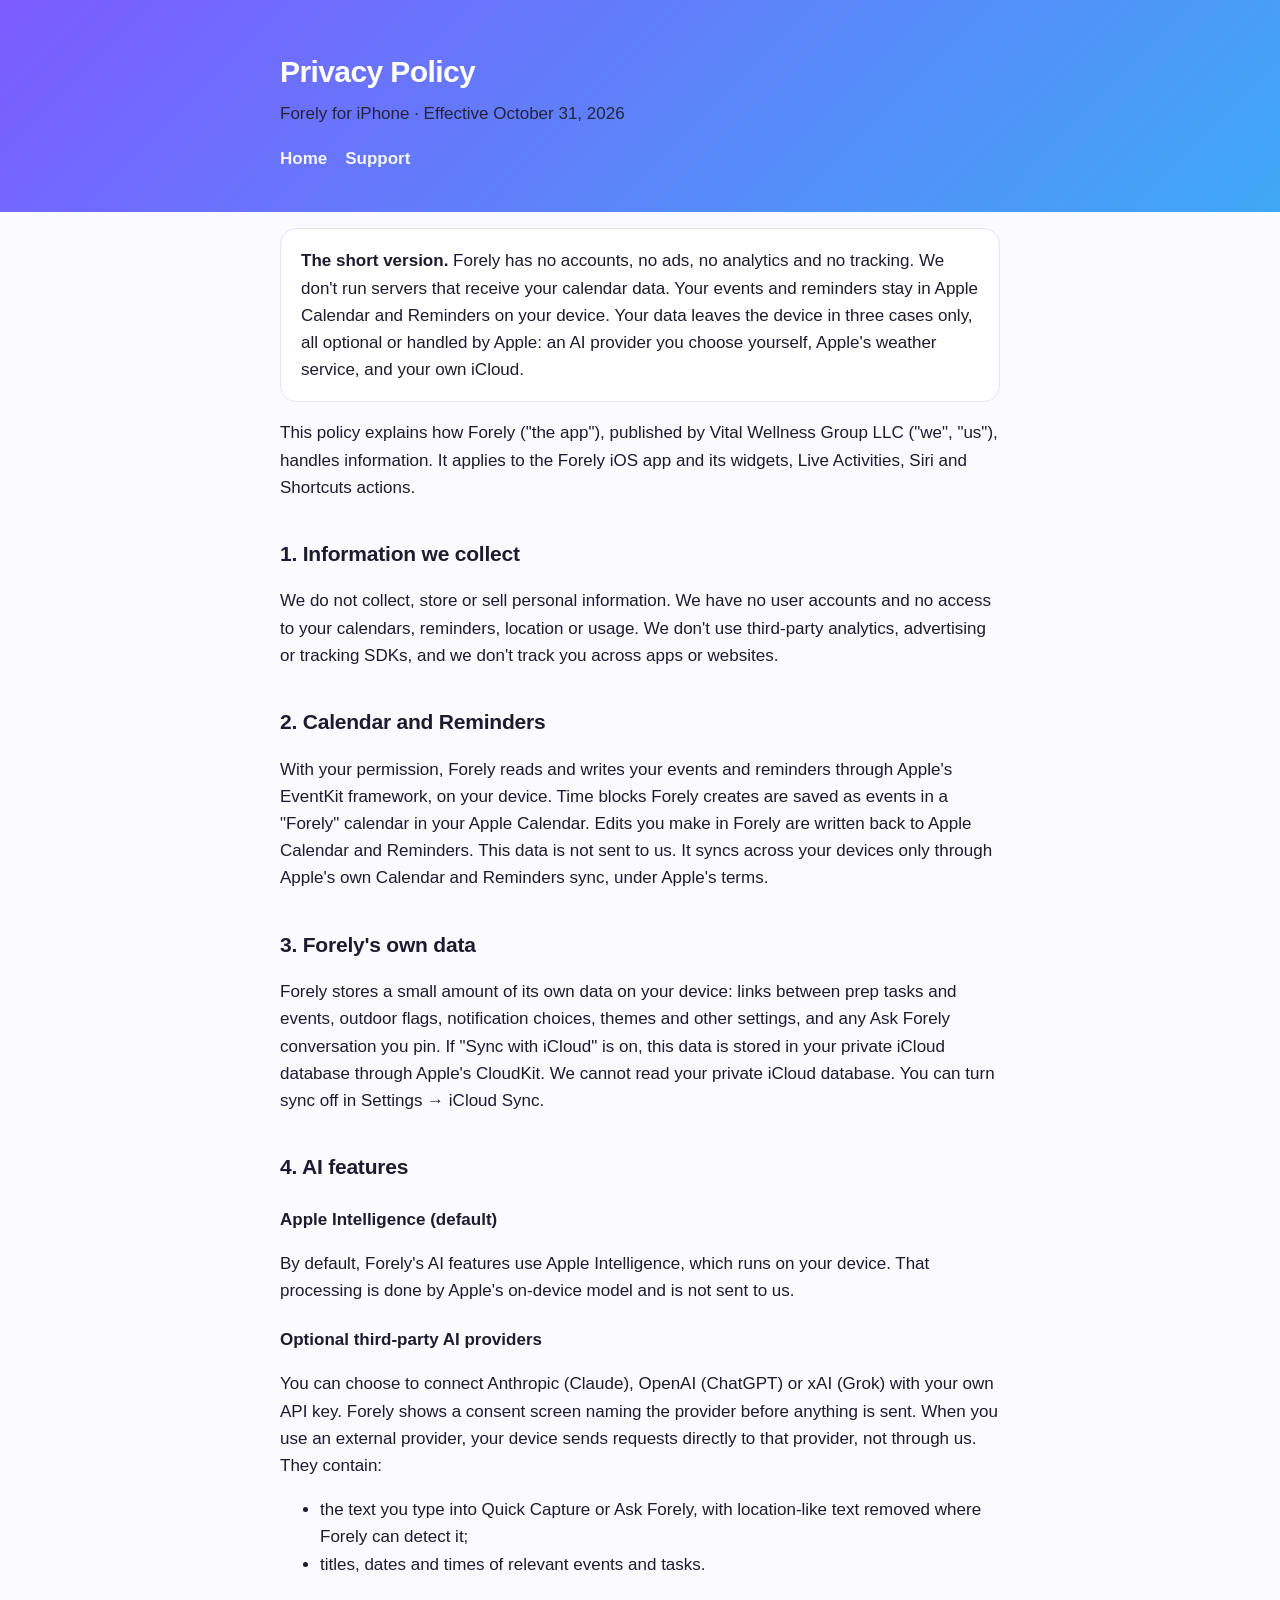
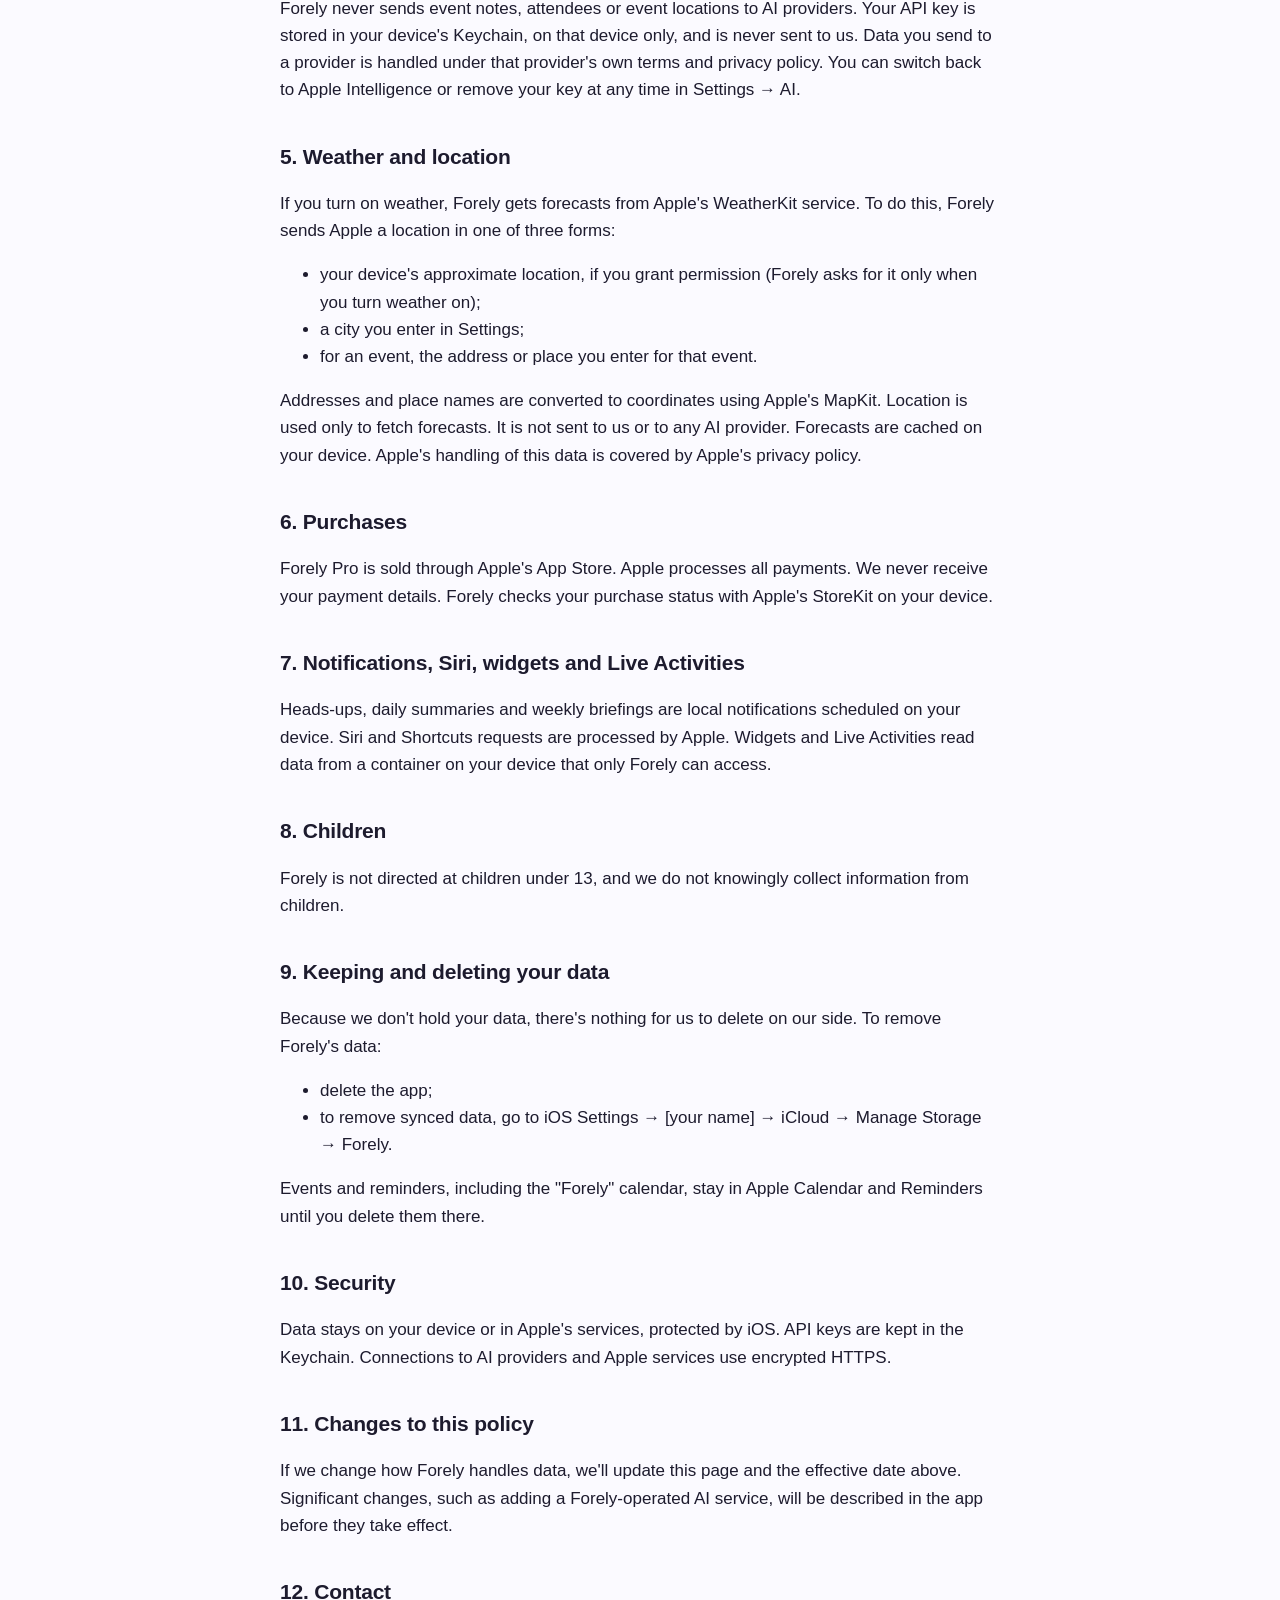
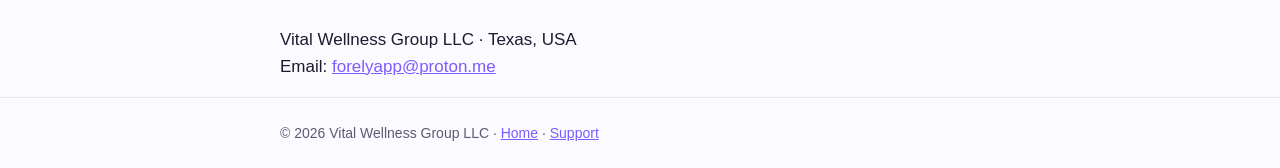
==== privacy.html @ 15b4d4f9 "Forely support site: home, privacy policy, support" ====
<!doctype html><html lang="en"><head><meta charset="utf-8"><meta name="viewport" content="width=device-width,initial-scale=1">
<title>Forely Privacy Policy</title><link rel="stylesheet" href="style.css"></head><body>
<header><div class="wrap"><div><h1>Privacy Policy</h1><p>Forely for iPhone · Effective October 31, 2026</p>
<nav><a href="index.html">Home</a><a href="support.html">Support</a></nav></div></div></header>
<main class="wrap">

<div class="card"><strong>The short version.</strong> Forely has no accounts, no ads, no analytics and no tracking. We don't run servers that receive your calendar data. Your events and reminders stay in Apple Calendar and Reminders on your device. Your data leaves the device in three cases only, all optional or handled by Apple: an AI provider you choose yourself, Apple's weather service, and your own iCloud.</div>

<p>This policy explains how Forely ("the app"), published by Vital Wellness Group LLC ("we", "us"), handles information. It applies to the Forely iOS app and its widgets, Live Activities, Siri and Shortcuts actions.</p>

<h2>1. Information we collect</h2>
<p>We do not collect, store or sell personal information. We have no user accounts and no access to your calendars, reminders, location or usage. We don't use third-party analytics, advertising or tracking SDKs, and we don't track you across apps or websites.</p>

<h2>2. Calendar and Reminders</h2>
<p>With your permission, Forely reads and writes your events and reminders through Apple's EventKit framework, on your device. Time blocks Forely creates are saved as events in a "Forely" calendar in your Apple Calendar. Edits you make in Forely are written back to Apple Calendar and Reminders. This data is not sent to us. It syncs across your devices only through Apple's own Calendar and Reminders sync, under Apple's terms.</p>

<h2>3. Forely's own data</h2>
<p>Forely stores a small amount of its own data on your device: links between prep tasks and events, outdoor flags, notification choices, themes and other settings, and any Ask Forely conversation you pin. If "Sync with iCloud" is on, this data is stored in your private iCloud database through Apple's CloudKit. We cannot read your private iCloud database. You can turn sync off in Settings → iCloud Sync.</p>

<h2>4. AI features</h2>
<h3>Apple Intelligence (default)</h3>
<p>By default, Forely's AI features use Apple Intelligence, which runs on your device. That processing is done by Apple's on-device model and is not sent to us.</p>
<h3>Optional third-party AI providers</h3>
<p>You can choose to connect Anthropic (Claude), OpenAI (ChatGPT) or xAI (Grok) with your own API key. Forely shows a consent screen naming the provider before anything is sent. When you use an external provider, your device sends requests directly to that provider, not through us. They contain:</p>
<ul>
<li>the text you type into Quick Capture or Ask Forely, with location-like text removed where Forely can detect it;</li>
<li>titles, dates and times of relevant events and tasks.</li>
</ul>
<p>Forely never sends event notes, attendees or event locations to AI providers. Your API key is stored in your device's Keychain, on that device only, and is never sent to us. Data you send to a provider is handled under that provider's own terms and privacy policy. You can switch back to Apple Intelligence or remove your key at any time in Settings → AI.</p>

<h2>5. Weather and location</h2>
<p>If you turn on weather, Forely gets forecasts from Apple's WeatherKit service. To do this, Forely sends Apple a location in one of three forms:</p>
<ul>
<li>your device's approximate location, if you grant permission (Forely asks for it only when you turn weather on);</li>
<li>a city you enter in Settings;</li>
<li>for an event, the address or place you enter for that event.</li>
</ul>
<p>Addresses and place names are converted to coordinates using Apple's MapKit. Location is used only to fetch forecasts. It is not sent to us or to any AI provider. Forecasts are cached on your device. Apple's handling of this data is covered by Apple's privacy policy.</p>

<h2>6. Purchases</h2>
<p>Forely Pro is sold through Apple's App Store. Apple processes all payments. We never receive your payment details. Forely checks your purchase status with Apple's StoreKit on your device.</p>

<h2>7. Notifications, Siri, widgets and Live Activities</h2>
<p>Heads-ups, daily summaries and weekly briefings are local notifications scheduled on your device. Siri and Shortcuts requests are processed by Apple. Widgets and Live Activities read data from a container on your device that only Forely can access.</p>

<h2>8. Children</h2>
<p>Forely is not directed at children under 13, and we do not knowingly collect information from children.</p>

<h2>9. Keeping and deleting your data</h2>
<p>Because we don't hold your data, there's nothing for us to delete on our side. To remove Forely's data:</p>
<ul>
<li>delete the app;</li>
<li>to remove synced data, go to iOS Settings → [your name] → iCloud → Manage Storage → Forely.</li>
</ul>
<p>Events and reminders, including the "Forely" calendar, stay in Apple Calendar and Reminders until you delete them there.</p>

<h2>10. Security</h2>
<p>Data stays on your device or in Apple's services, protected by iOS. API keys are kept in the Keychain. Connections to AI providers and Apple services use encrypted HTTPS.</p>

<h2>11. Changes to this policy</h2>
<p>If we change how Forely handles data, we'll update this page and the effective date above. Significant changes, such as adding a Forely-operated AI service, will be described in the app before they take effect.</p>

<h2>12. Contact</h2>
<p>Vital Wellness Group LLC · Texas, USA<br>
Email: <a href="mailto:forelyapp@proton.me">forelyapp@proton.me</a></p>

</main><footer><div class="wrap">© 2026 Vital Wellness Group LLC · <a href="index.html">Home</a> · <a href="support.html">Support</a></div></footer></body></html>
---- style.css ----
:root{--ink:#1d1b2e;--muted:#5d5a72;--bg:#fbfaff;--card:#fff;--a1:#7c5cff;--a2:#3fa9f5;--line:#e7e4f2}
@media (prefers-color-scheme:dark){:root{--ink:#f2f0ff;--muted:#aeaac6;--bg:#0f0e1a;--card:#191829;--line:#2a2840}}
*{box-sizing:border-box}body{margin:0;font:17px/1.6 -apple-system,BlinkMacSystemFont,"Inter","Segoe UI",sans-serif;color:var(--ink);background:var(--bg)}
header{background:linear-gradient(135deg,var(--a1),var(--a2));color:#fff;padding:48px 20px 40px}
header .wrap{display:flex;align-items:center;gap:14px}header img{width:56px;height:56px;border-radius:13px}
header h1{margin:0;font-size:30px;letter-spacing:-.02em}header p{margin:4px 0 0;opacity:.9}
.wrap{max-width:760px;margin:0 auto;padding:0 20px}main{padding:32px 0 56px}
h2{font-size:21px;margin:36px 0 8px;letter-spacing:-.01em}h3{font-size:17px;margin:22px 0 4px}
p,li{color:var(--ink)}.muted{color:var(--muted);font-size:15px}
.card{background:var(--card);border:1px solid var(--line);border-radius:16px;padding:18px 20px;margin:16px 0}
a{color:var(--a1)}nav{margin-top:18px;display:flex;gap:18px;flex-wrap:wrap}nav a{color:#fff;font-weight:600;text-decoration:none;opacity:.92}
footer{border-top:1px solid var(--line);padding:24px 0;color:var(--muted);font-size:14px}
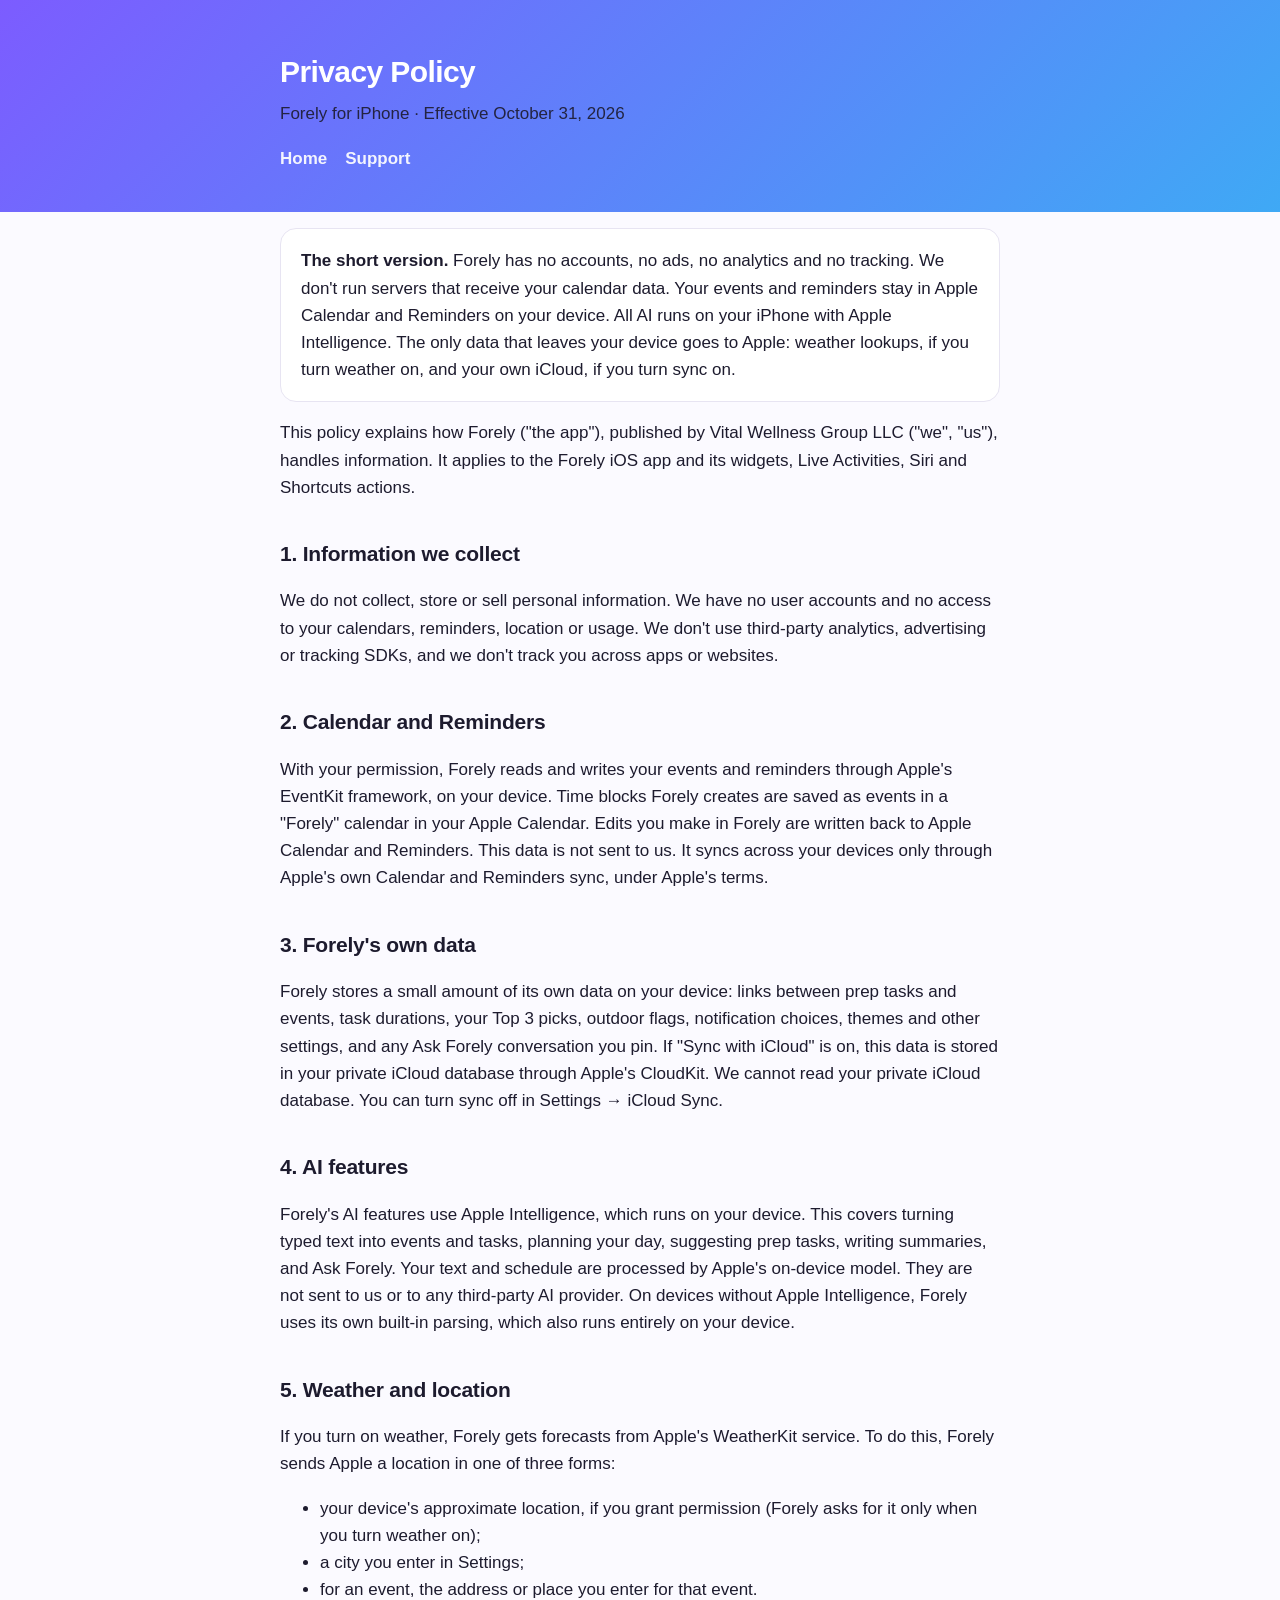
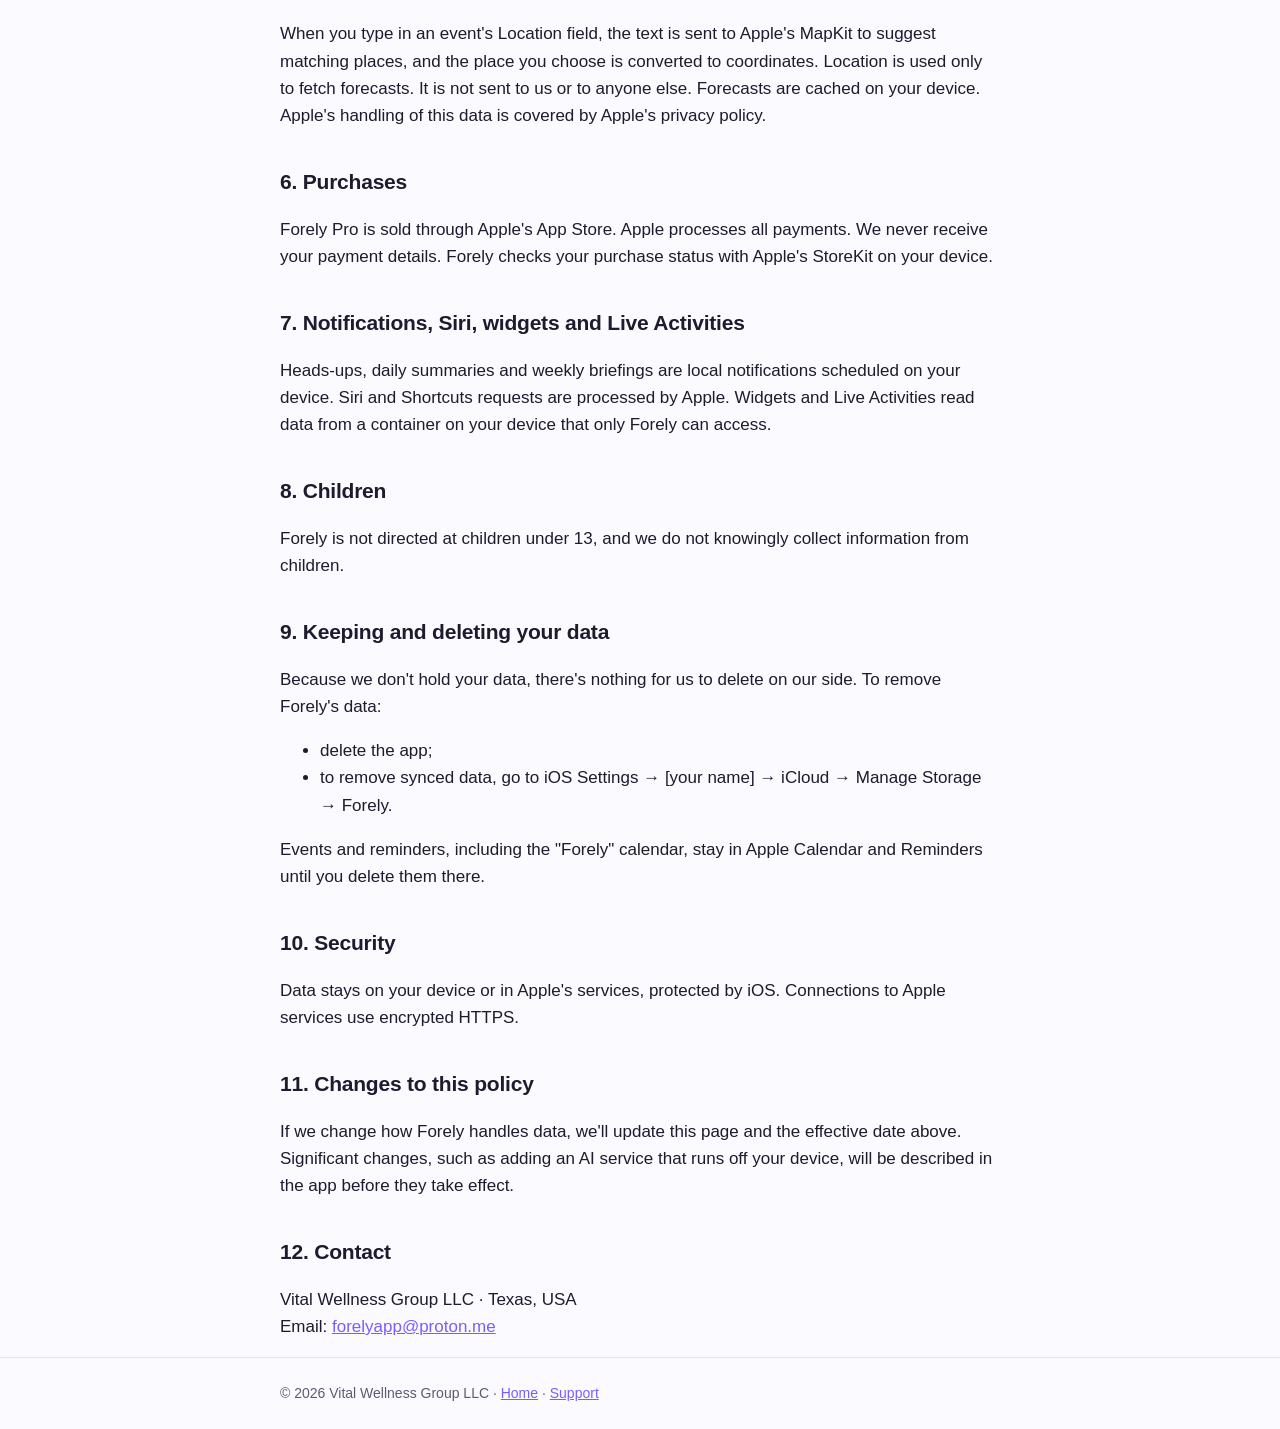
==== commit 4e8c412b: "Apple Intelligence only; iCloud data and MapKit suggestions described" ====
--- a/privacy.html
+++ b/privacy.html
@@ -4,7 +4,7 @@
 <nav><a href="index.html">Home</a><a href="support.html">Support</a></nav></div></div></header>
 <main class="wrap">
 
-<div class="card"><strong>The short version.</strong> Forely has no accounts, no ads, no analytics and no tracking. We don't run servers that receive your calendar data. Your events and reminders stay in Apple Calendar and Reminders on your device. Your data leaves the device in three cases only, all optional or handled by Apple: an AI provider you choose yourself, Apple's weather service, and your own iCloud.</div>
+<div class="card"><strong>The short version.</strong> Forely has no accounts, no ads, no analytics and no tracking. We don't run servers that receive your calendar data. Your events and reminders stay in Apple Calendar and Reminders on your device. All AI runs on your iPhone with Apple Intelligence. The only data that leaves your device goes to Apple: weather lookups, if you turn weather on, and your own iCloud, if you turn sync on.</div>
 
 <p>This policy explains how Forely ("the app"), published by Vital Wellness Group LLC ("we", "us"), handles information. It applies to the Forely iOS app and its widgets, Live Activities, Siri and Shortcuts actions.</p>
 
@@ -15,18 +15,10 @@
 <p>With your permission, Forely reads and writes your events and reminders through Apple's EventKit framework, on your device. Time blocks Forely creates are saved as events in a "Forely" calendar in your Apple Calendar. Edits you make in Forely are written back to Apple Calendar and Reminders. This data is not sent to us. It syncs across your devices only through Apple's own Calendar and Reminders sync, under Apple's terms.</p>
 
 <h2>3. Forely's own data</h2>
-<p>Forely stores a small amount of its own data on your device: links between prep tasks and events, outdoor flags, notification choices, themes and other settings, and any Ask Forely conversation you pin. If "Sync with iCloud" is on, this data is stored in your private iCloud database through Apple's CloudKit. We cannot read your private iCloud database. You can turn sync off in Settings → iCloud Sync.</p>
+<p>Forely stores a small amount of its own data on your device: links between prep tasks and events, task durations, your Top 3 picks, outdoor flags, notification choices, themes and other settings, and any Ask Forely conversation you pin. If "Sync with iCloud" is on, this data is stored in your private iCloud database through Apple's CloudKit. We cannot read your private iCloud database. You can turn sync off in Settings → iCloud Sync.</p>
 
 <h2>4. AI features</h2>
-<h3>Apple Intelligence (default)</h3>
-<p>By default, Forely's AI features use Apple Intelligence, which runs on your device. That processing is done by Apple's on-device model and is not sent to us.</p>
-<h3>Optional third-party AI providers</h3>
-<p>You can choose to connect Anthropic (Claude), OpenAI (ChatGPT) or xAI (Grok) with your own API key. Forely shows a consent screen naming the provider before anything is sent. When you use an external provider, your device sends requests directly to that provider, not through us. They contain:</p>
-<ul>
-<li>the text you type into Quick Capture or Ask Forely, with location-like text removed where Forely can detect it;</li>
-<li>titles, dates and times of relevant events and tasks.</li>
-</ul>
-<p>Forely never sends event notes, attendees or event locations to AI providers. Your API key is stored in your device's Keychain, on that device only, and is never sent to us. Data you send to a provider is handled under that provider's own terms and privacy policy. You can switch back to Apple Intelligence or remove your key at any time in Settings → AI.</p>
+<p>Forely's AI features use Apple Intelligence, which runs on your device. This covers turning typed text into events and tasks, planning your day, suggesting prep tasks, writing summaries, and Ask Forely. Your text and schedule are processed by Apple's on-device model. They are not sent to us or to any third-party AI provider. On devices without Apple Intelligence, Forely uses its own built-in parsing, which also runs entirely on your device.</p>
 
 <h2>5. Weather and location</h2>
 <p>If you turn on weather, Forely gets forecasts from Apple's WeatherKit service. To do this, Forely sends Apple a location in one of three forms:</p>
@@ -35,7 +27,7 @@
 <li>a city you enter in Settings;</li>
 <li>for an event, the address or place you enter for that event.</li>
 </ul>
-<p>Addresses and place names are converted to coordinates using Apple's MapKit. Location is used only to fetch forecasts. It is not sent to us or to any AI provider. Forecasts are cached on your device. Apple's handling of this data is covered by Apple's privacy policy.</p>
+<p>When you type in an event's Location field, the text is sent to Apple's MapKit to suggest matching places, and the place you choose is converted to coordinates. Location is used only to fetch forecasts. It is not sent to us or to anyone else. Forecasts are cached on your device. Apple's handling of this data is covered by Apple's privacy policy.</p>
 
 <h2>6. Purchases</h2>
 <p>Forely Pro is sold through Apple's App Store. Apple processes all payments. We never receive your payment details. Forely checks your purchase status with Apple's StoreKit on your device.</p>
@@ -55,10 +47,10 @@
 <p>Events and reminders, including the "Forely" calendar, stay in Apple Calendar and Reminders until you delete them there.</p>
 
 <h2>10. Security</h2>
-<p>Data stays on your device or in Apple's services, protected by iOS. API keys are kept in the Keychain. Connections to AI providers and Apple services use encrypted HTTPS.</p>
+<p>Data stays on your device or in Apple's services, protected by iOS. Connections to Apple services use encrypted HTTPS.</p>
 
 <h2>11. Changes to this policy</h2>
-<p>If we change how Forely handles data, we'll update this page and the effective date above. Significant changes, such as adding a Forely-operated AI service, will be described in the app before they take effect.</p>
+<p>If we change how Forely handles data, we'll update this page and the effective date above. Significant changes, such as adding an AI service that runs off your device, will be described in the app before they take effect.</p>
 
 <h2>12. Contact</h2>
 <p>Vital Wellness Group LLC · Texas, USA<br>
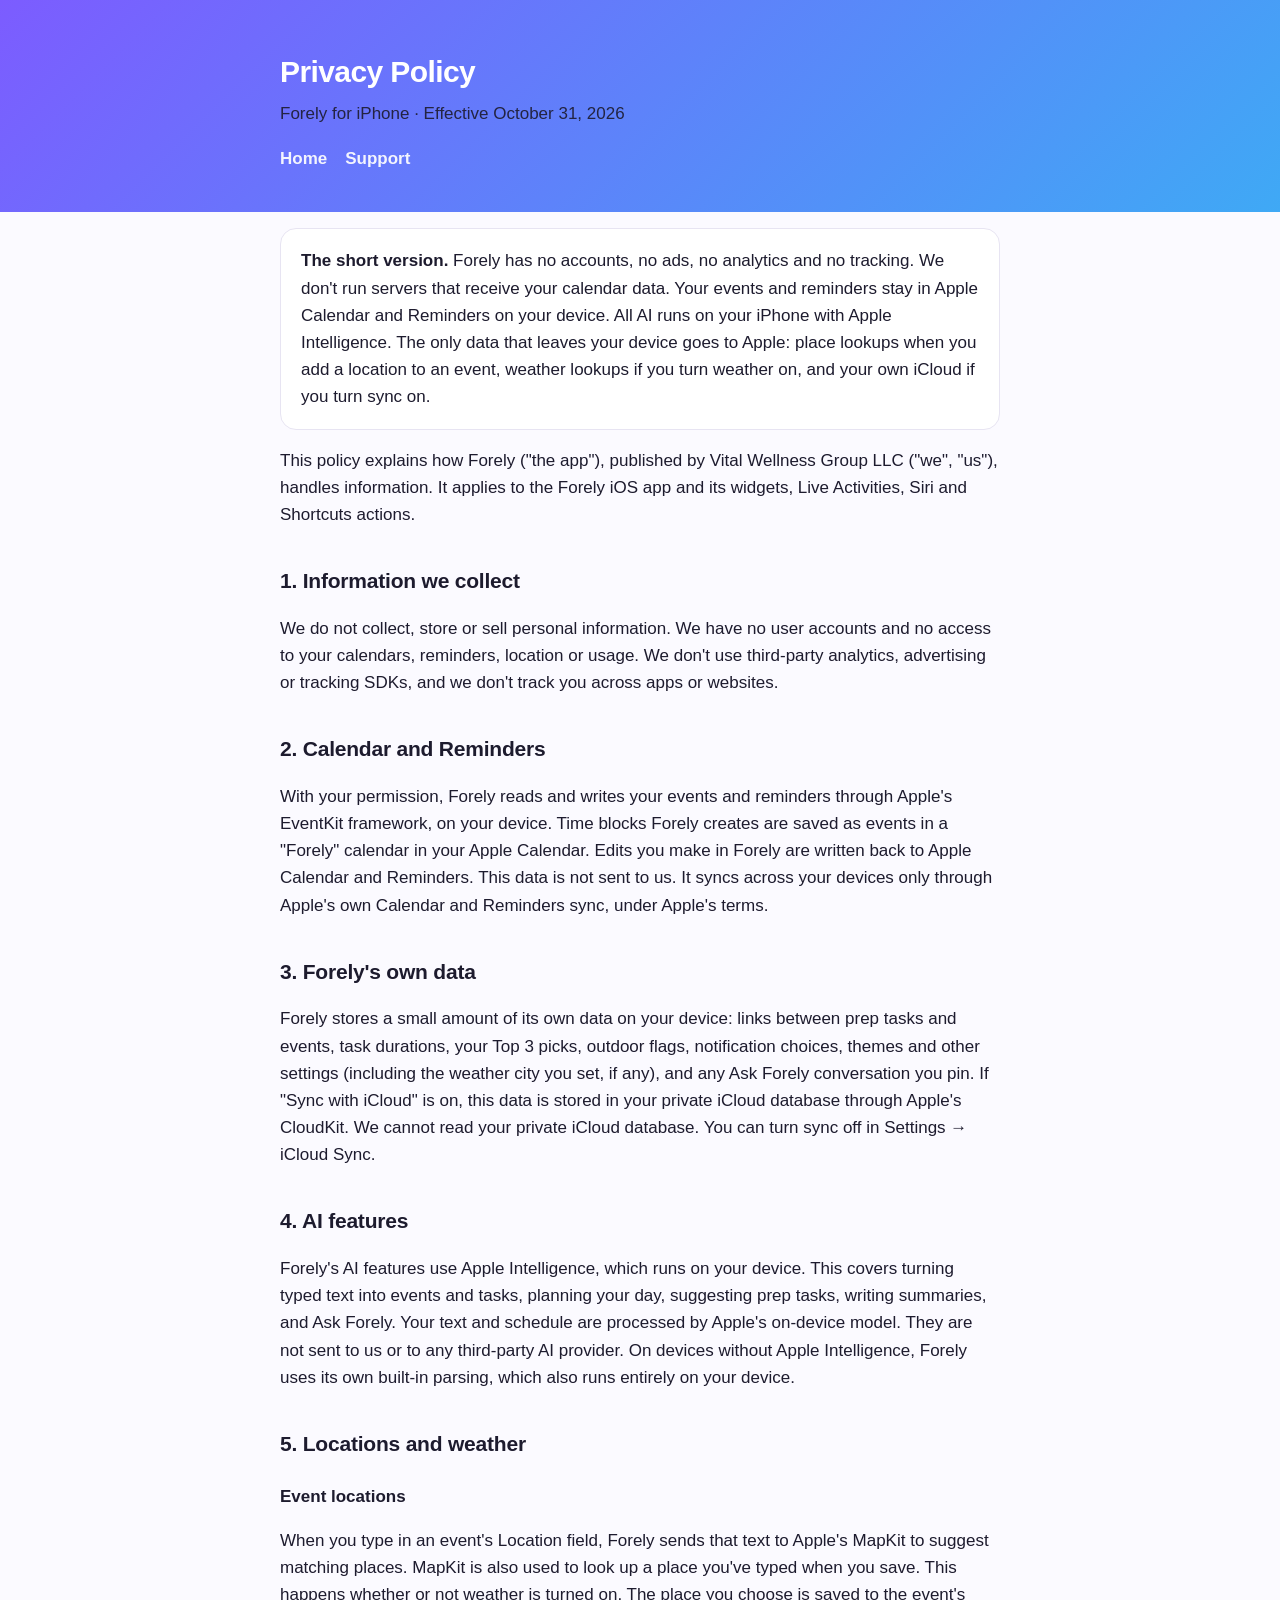
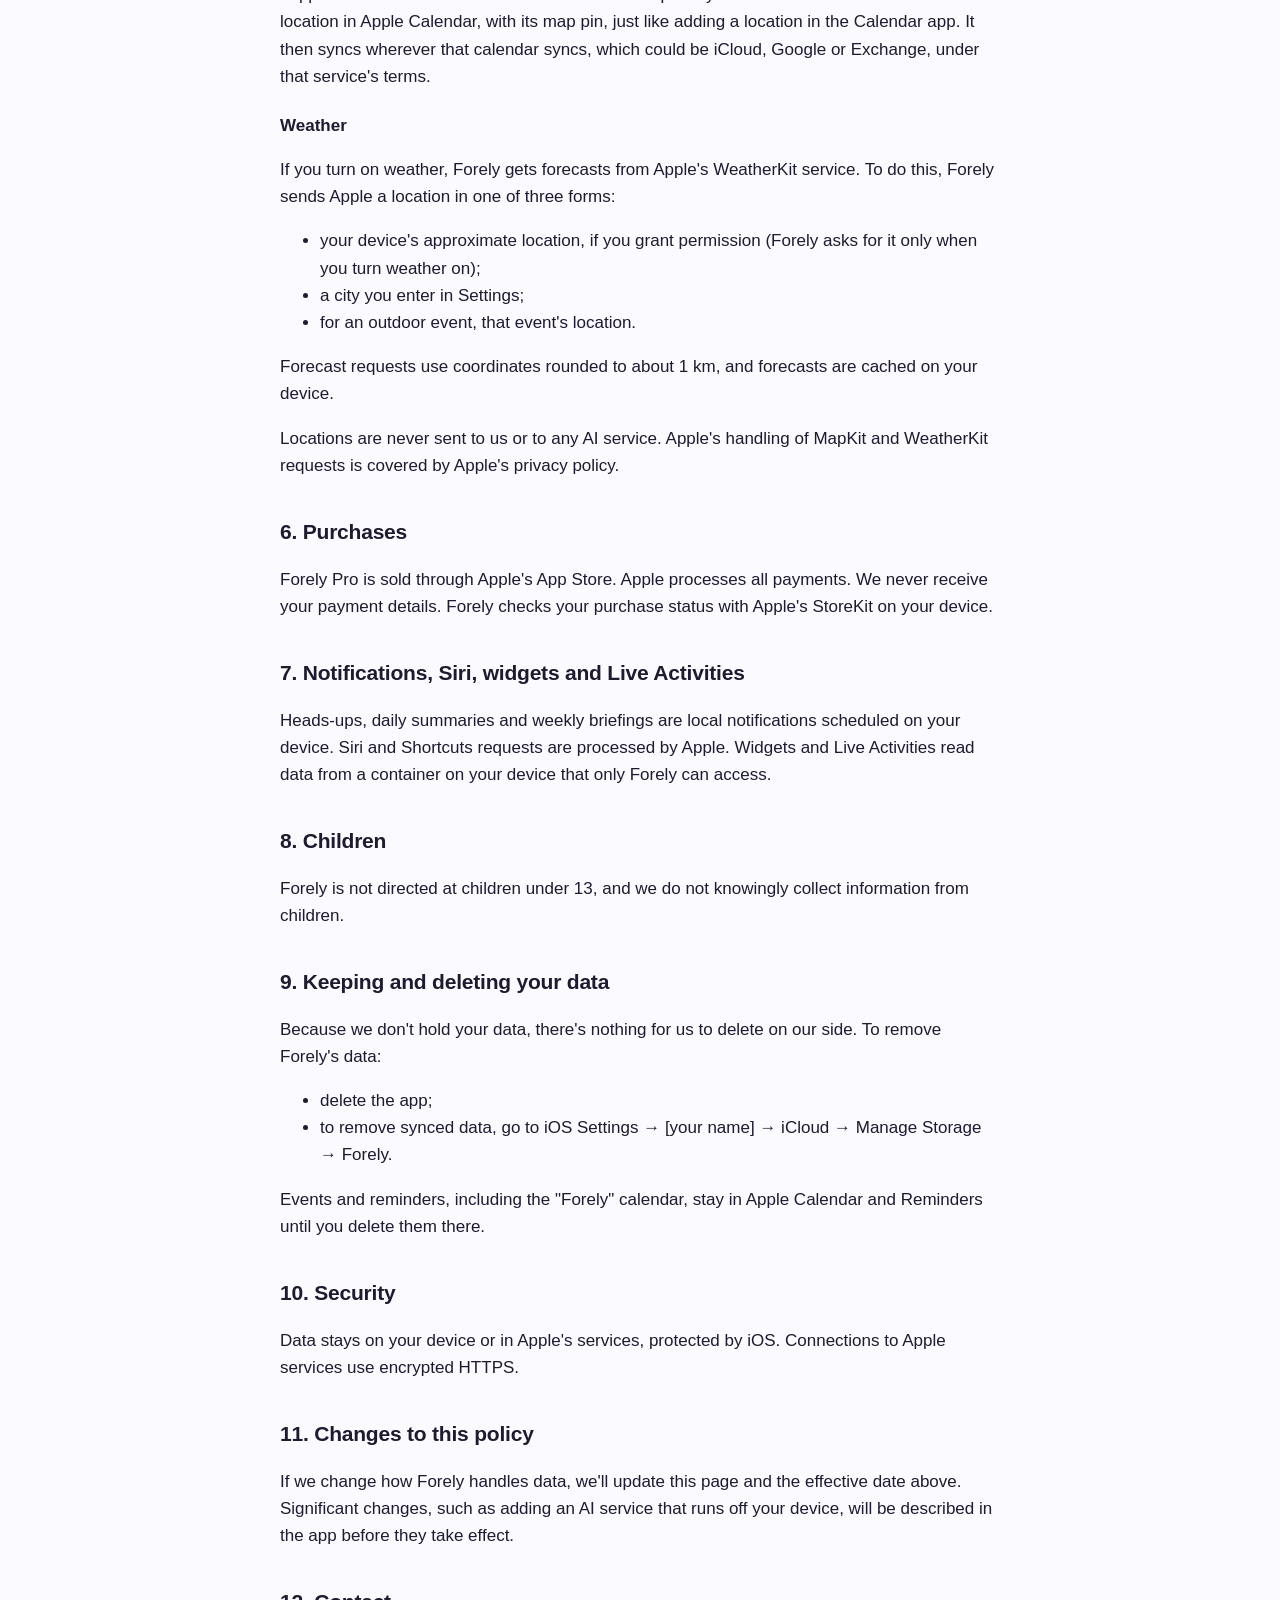
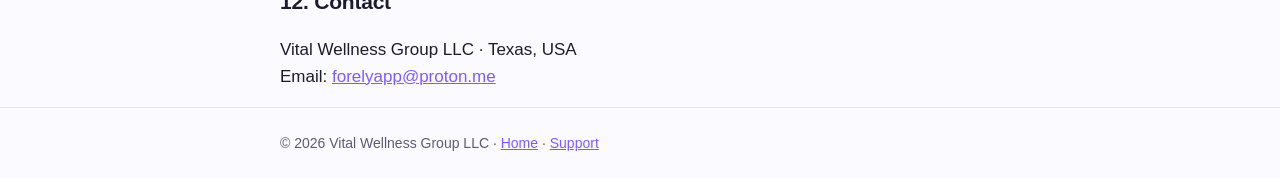
==== commit 2f48189d: "Privacy: event place lookups, weather city in iCloud, rounded forecast coordinates" ====
--- a/privacy.html
+++ b/privacy.html
@@ -4,7 +4,7 @@
 <nav><a href="index.html">Home</a><a href="support.html">Support</a></nav></div></div></header>
 <main class="wrap">
 
-<div class="card"><strong>The short version.</strong> Forely has no accounts, no ads, no analytics and no tracking. We don't run servers that receive your calendar data. Your events and reminders stay in Apple Calendar and Reminders on your device. All AI runs on your iPhone with Apple Intelligence. The only data that leaves your device goes to Apple: weather lookups, if you turn weather on, and your own iCloud, if you turn sync on.</div>
+<div class="card"><strong>The short version.</strong> Forely has no accounts, no ads, no analytics and no tracking. We don't run servers that receive your calendar data. Your events and reminders stay in Apple Calendar and Reminders on your device. All AI runs on your iPhone with Apple Intelligence. The only data that leaves your device goes to Apple: place lookups when you add a location to an event, weather lookups if you turn weather on, and your own iCloud if you turn sync on.</div>
 
 <p>This policy explains how Forely ("the app"), published by Vital Wellness Group LLC ("we", "us"), handles information. It applies to the Forely iOS app and its widgets, Live Activities, Siri and Shortcuts actions.</p>
 
@@ -15,19 +15,23 @@
 <p>With your permission, Forely reads and writes your events and reminders through Apple's EventKit framework, on your device. Time blocks Forely creates are saved as events in a "Forely" calendar in your Apple Calendar. Edits you make in Forely are written back to Apple Calendar and Reminders. This data is not sent to us. It syncs across your devices only through Apple's own Calendar and Reminders sync, under Apple's terms.</p>
 
 <h2>3. Forely's own data</h2>
-<p>Forely stores a small amount of its own data on your device: links between prep tasks and events, task durations, your Top 3 picks, outdoor flags, notification choices, themes and other settings, and any Ask Forely conversation you pin. If "Sync with iCloud" is on, this data is stored in your private iCloud database through Apple's CloudKit. We cannot read your private iCloud database. You can turn sync off in Settings → iCloud Sync.</p>
+<p>Forely stores a small amount of its own data on your device: links between prep tasks and events, task durations, your Top 3 picks, outdoor flags, notification choices, themes and other settings (including the weather city you set, if any), and any Ask Forely conversation you pin. If "Sync with iCloud" is on, this data is stored in your private iCloud database through Apple's CloudKit. We cannot read your private iCloud database. You can turn sync off in Settings → iCloud Sync.</p>
 
 <h2>4. AI features</h2>
 <p>Forely's AI features use Apple Intelligence, which runs on your device. This covers turning typed text into events and tasks, planning your day, suggesting prep tasks, writing summaries, and Ask Forely. Your text and schedule are processed by Apple's on-device model. They are not sent to us or to any third-party AI provider. On devices without Apple Intelligence, Forely uses its own built-in parsing, which also runs entirely on your device.</p>
 
-<h2>5. Weather and location</h2>
+<h2>5. Locations and weather</h2>
+<h3>Event locations</h3>
+<p>When you type in an event's Location field, Forely sends that text to Apple's MapKit to suggest matching places. MapKit is also used to look up a place you've typed when you save. This happens whether or not weather is turned on. The place you choose is saved to the event's location in Apple Calendar, with its map pin, just like adding a location in the Calendar app. It then syncs wherever that calendar syncs, which could be iCloud, Google or Exchange, under that service's terms.</p>
+<h3>Weather</h3>
 <p>If you turn on weather, Forely gets forecasts from Apple's WeatherKit service. To do this, Forely sends Apple a location in one of three forms:</p>
 <ul>
 <li>your device's approximate location, if you grant permission (Forely asks for it only when you turn weather on);</li>
 <li>a city you enter in Settings;</li>
-<li>for an event, the address or place you enter for that event.</li>
+<li>for an outdoor event, that event's location.</li>
 </ul>
-<p>When you type in an event's Location field, the text is sent to Apple's MapKit to suggest matching places, and the place you choose is converted to coordinates. Location is used only to fetch forecasts. It is not sent to us or to anyone else. Forecasts are cached on your device. Apple's handling of this data is covered by Apple's privacy policy.</p>
+<p>Forecast requests use coordinates rounded to about 1 km, and forecasts are cached on your device.</p>
+<p>Locations are never sent to us or to any AI service. Apple's handling of MapKit and WeatherKit requests is covered by Apple's privacy policy.</p>
 
 <h2>6. Purchases</h2>
 <p>Forely Pro is sold through Apple's App Store. Apple processes all payments. We never receive your payment details. Forely checks your purchase status with Apple's StoreKit on your device.</p>
